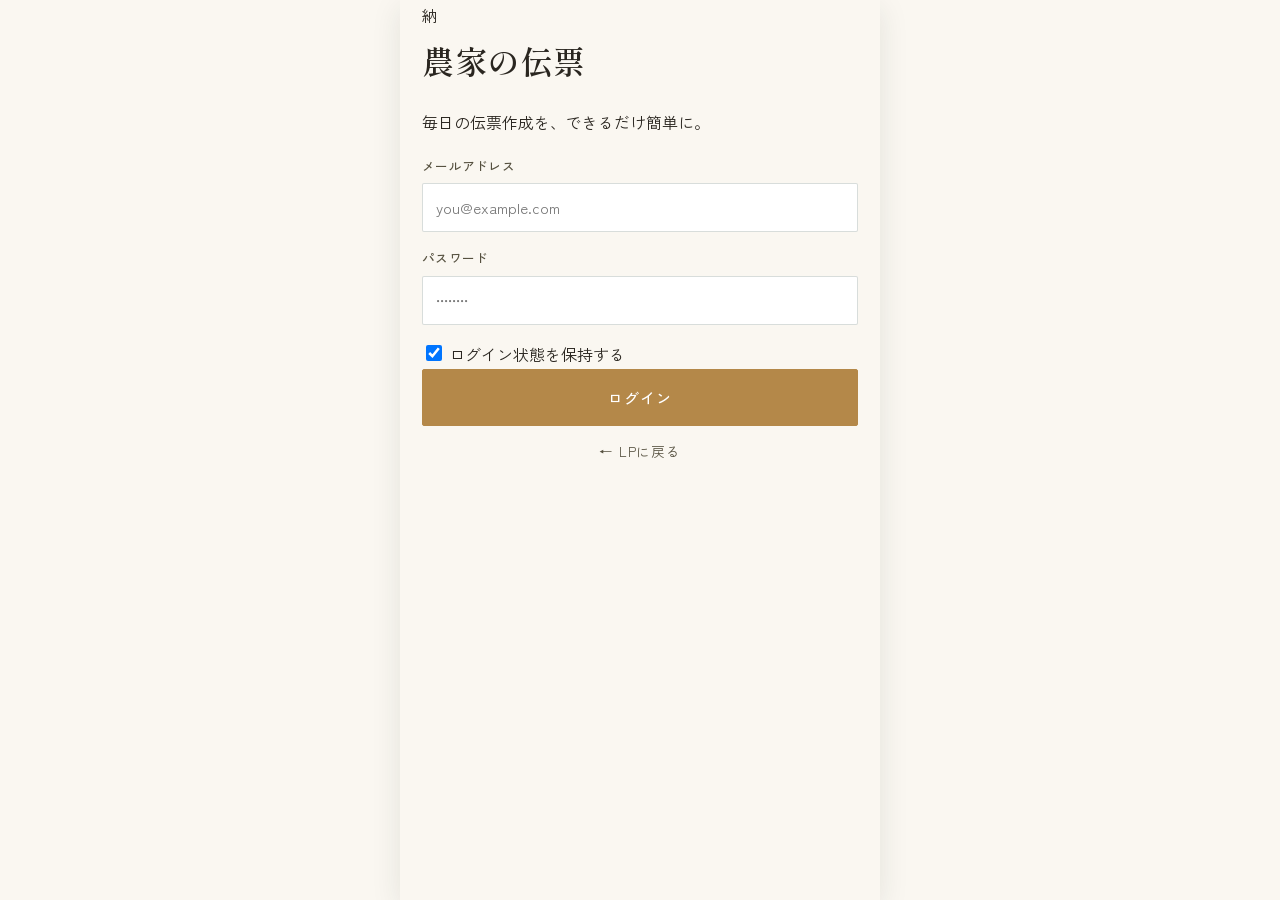
==== app/denpyo/index.html @ 98264115 "Create index.html" ====
<!DOCTYPE html>
<html lang="ja">
<head>
<meta charset="UTF-8">
<meta name="viewport" content="width=device-width, initial-scale=1.0">
<title>農家の伝票｜農家の販売担当</title>
<meta name="description" content="納品書・見積書・請求書・領収書の作成と、顧客・商品管理を、スマホで簡単に。農家の販売担当が提供する無料の伝票アプリです。">
<link rel="preconnect" href="https://fonts.googleapis.com">
<link rel="preconnect" href="https://fonts.gstatic.com" crossorigin>
<link href="https://fonts.googleapis.com/css2?family=Shippori+Mincho:wght@400;500;600;700;800&family=Zen+Kaku+Gothic+New:wght@300;400;500;700&display=swap" rel="stylesheet">
<link rel="stylesheet" href="../../assets/css/design-system.css">
<link rel="stylesheet" href="style.css">
</head>
<body>

<div class="app-shell" id="app">

  <!-- ログイン -->
  <div class="screen active" id="screen-login">
    <div class="login-hero">
      <div class="brand-mark">納</div>
      <h1>農家の伝票</h1>
      <p>毎日の伝票作成を、できるだけ簡単に。</p>
    </div>
    <div class="field"><label>メールアドレス</label><input type="email" id="loginEmail" placeholder="you@example.com"></div>
    <div class="field"><label>パスワード</label><input type="password" id="loginPassword" placeholder="••••••••"></div>
    <label class="keep-login"><input type="checkbox" checked style="width:16px;height:16px;"> ログイン状態を保持する</label>
    <button class="btn btn-primary btn-xl" id="loginBtn">ログイン</button>
    <a href="../../index.html" class="btn btn-ghost btn-lg" style="text-decoration:none;">← LPに戻る</a>
  </div>

  <!-- ダッシュボード -->
  <div class="screen" id="screen-dashboard">
    <div style="padding-top:14px;">
      <div class="eyebrow">DASHBOARD</div>
      <div class="greeting" id="greeting">緑川農園さん、こんにちは</div>
      <div class="greeting-date" id="greetingDate"></div>

      <div class="stat-row">
        <div class="stat-card dark"><div class="st-lbl">今月の売上</div><div class="st-num">¥128,000</div></div>
        <div class="stat-card"><div class="st-lbl">未請求</div><div class="st-num" id="unbilledCount">―</div></div>
        <div class="stat-card"><div class="st-lbl">未収の請求書</div><div class="st-num" id="unpaidCount">―</div></div>
      </div>

      <div class="section-title">書類を作成</div>
      <div class="doc-grid">
        <button class="doc-tile" id="tileQuote"><span class="dt-name">見積書</span><span class="dt-desc">価格を提示する</span></button>
        <button class="doc-tile" id="tileDelivery"><span class="dt-name">納品書</span><span class="dt-desc">出荷を記録する</span></button>
        <button class="doc-tile" id="tileInvoice"><span class="dt-name">請求書</span><span class="dt-desc">まとめて請求する</span></button>
        <button class="doc-tile" id="tileReceipt"><span class="dt-name">領収書</span><span class="dt-desc">入金を記録する</span></button>
      </div>

      <div class="section-title">管理</div>
      <div class="manage-grid">
        <div class="manage-item" data-go="screen-customers"><svg class="icon" viewBox="0 0 24 24"><circle cx="9" cy="8" r="3"/><path d="M3 20c0-3 3-5 6-5s6 2 6 5"/><circle cx="17" cy="9" r="2.2"/><path d="M15.5 14a5 5 0 0 1 5.5 5"/></svg><span>顧客管理</span></div>
        <div class="manage-item" data-go="screen-products"><svg class="icon" viewBox="0 0 24 24"><path d="M20.6 13.4 12 22l-9-9V4h9l8.6 8.6a2 2 0 0 1 0 2.8Z"/><circle cx="8" cy="8" r="1.4"/></svg><span>商品管理</span></div>
        <div class="manage-item" id="kpiEntry">
          <svg class="icon" viewBox="0 0 24 24"><path d="M4 20V11M11 20V4M18 20v-7"/></svg><span>売上分析</span>
          <div class="lock-dot" id="kpiLockDot"><svg class="icon" viewBox="0 0 24 24"><rect x="5" y="10" width="14" height="10" rx="2"/><path d="M8 10V7a4 4 0 0 1 8 0v3"/></svg></div>
        </div>
        <div class="manage-item" data-go="screen-documents"><svg class="icon" viewBox="0 0 24 24"><circle cx="11" cy="11" r="7"/><path d="M21 21l-4.3-4.3"/></svg><span>書類検索</span></div>
      </div>

      <div class="section-title">最近の書類<span data-go="screen-documents">すべて見る</span></div>
      <div id="recentList"></div>

      <div class="helper-note" style="margin-top:16px;">
        「農家の販売担当AI」も気になる方は <a href="../ai/index.html" style="color:var(--green-deep); font-weight:500; text-decoration:underline;">こちら</a> からどうぞ。
      </div>
    </div>
  </div>

  <!-- 書類フロー 0: 納品日選択（納品書のみ使用） -->
  <div class="screen" id="screen-doc-date">
    <div class="topbar"><button class="back-btn" data-go="screen-dashboard"><svg class="icon" viewBox="0 0 24 24"><path d="M15 18l-6-6 6-6"/></svg></button><h2>いつの出荷ですか？</h2></div>
    <div class="date-option selected" id="opt-today">
      <svg class="icon" viewBox="0 0 24 24" width="24" height="24"><rect x="3" y="5" width="18" height="16" rx="2"/><path d="M3 10h18M8 3v4M16 3v4"/></svg>
      <div><div class="dt" id="todayLabel">今日</div><div class="ds">その場で出荷を記録します</div></div>
    </div>
    <div class="date-option" id="opt-future">
      <svg class="icon" viewBox="0 0 24 24" width="24" height="24"><rect x="3" y="5" width="18" height="16" rx="2"/><path d="M3 10h18M8 3v4M16 3v4M8 15h4"/></svg>
      <div><div class="dt">日付を指定する</div><div class="ds">先の出荷予定として予約登録します</div></div>
    </div>
    <input type="date" id="datePicker" style="display:none">
    <div style="flex:1"></div>
    <button class="btn btn-primary btn-xl" id="dateNextBtn">次へ</button>
  </div>

  <!-- 書類フロー 1: 相手先選択（見積書・納品書 共通） -->
  <div class="screen" id="screen-doc-customer">
    <div class="topbar"><button class="back-btn" id="docCustomerBack"><svg class="icon" viewBox="0 0 24 24"><path d="M15 18l-6-6 6-6"/></svg></button><h2 id="docCustomerTitle">相手先を選んでください</h2></div>
    <div class="subtitle">よく使う順に表示しています</div>
    <div class="chip-grid" id="customerChips"></div>
    <button class="chip chip-add" id="showCustomerAddPanel">＋ 新しい顧客</button>
    <div class="add-panel" id="customerAddPanel">
      <input id="newCustomerInput" placeholder="顧客の名前（例：〇〇青果店）">
      <button class="btn btn-secondary btn-lg" id="addCustomerBtn">追加して選択する</button>
    </div>
  </div>

  <!-- 書類フロー 2: 商品選択 -->
  <div class="screen" id="screen-doc-item">
    <div class="topbar"><button class="back-btn" data-go="screen-doc-customer"><svg class="icon" viewBox="0 0 24 24"><path d="M15 18l-6-6 6-6"/></svg></button><h2>商品を選んでください</h2></div>
    <div class="subtitle" id="itemSubtitle">このお客様によく出す商品</div>
    <div class="chip-grid" id="itemChips"></div>
    <button class="chip chip-add" id="showItemAddPanel">＋ 新しい商品</button>
    <div class="add-panel" id="itemAddPanel">
      <input id="newItemInput" placeholder="商品の名前（例：ピーマン）">
      <button class="btn btn-secondary btn-lg" id="addItemBtn">追加して選択する</button>
    </div>
    <div style="flex:1"></div>
    <button class="btn btn-primary btn-xl" id="itemNextBtn" disabled>次へ（0品目選択中）</button>
  </div>

  <!-- 書類フロー 3: 確認 -->
  <div class="screen" id="screen-doc-confirm">
    <div class="topbar"><button class="back-btn" data-go="screen-doc-item"><svg class="icon" viewBox="0 0 24 24"><path d="M15 18l-6-6 6-6"/></svg></button><h2 id="docConfirmTitle">数量と単価を確認</h2></div>
    <div id="itemCards"></div>
    <div class="field" id="validDaysField" style="display:none;">
      <label>見積の有効期限</label>
      <select id="validDaysInput"><option value="7">発行から7日間</option><option value="14" selected>発行から14日間</option><option value="30">発行から30日間</option></select>
    </div>
    <div class="memo-field"><input placeholder="備考（任意）" id="memoInput"></div>
    <div class="tax-summary" id="taxSummary"></div>
    <button class="btn btn-primary btn-xl" id="confirmBtn">記録する</button>
  </div>

  <!-- 確定演出 -->
  <div class="screen" id="screen-doc-stamp">
    <div class="stamp-stage">
      <div class="paper-card"><div class="hanko" id="hankoMark">記録済</div></div>
      <div class="stamp-msg" id="stampMsg">書類を作成しました</div>
      <div class="stamp-sub" id="stampSub"></div>
      <button class="btn btn-primary btn-lg" data-go="screen-doc-pdf" style="width:100%;">内容を確認する</button>
    </div>
  </div>

  <!-- 書類PDF確認（見積書・納品書 共通） -->
  <div class="screen" id="screen-doc-pdf">
    <div class="topbar"><button class="back-btn" data-go="screen-dashboard"><svg class="icon" viewBox="0 0 24 24"><path d="M15 18l-6-6 6-6"/></svg></button><h2 id="docPdfTitle">書類</h2></div>
    <div class="pdf-mini" id="pdfSheet"></div>
    <button class="btn btn-primary btn-lg" id="convertBtn"></button>
    <div class="share-grid" style="margin-top:10px;">
      <button class="btn btn-secondary btn-lg" data-toast="印刷ダイアログを開きます（準備中）">印刷</button>
      <button class="btn btn-secondary btn-lg" data-toast="LINEで送信します（準備中）">LINEで送る</button>
      <button class="btn btn-secondary btn-lg" data-toast="メールを作成します（準備中）">メールで送る</button>
      <button class="btn btn-ghost btn-lg" data-go="screen-dashboard">閉じる</button>
    </div>
  </div>

  <!-- 請求書作成：対象選択 -->
  <div class="screen" id="screen-invoice-setup">
    <div class="topbar"><button class="back-btn" data-go="screen-dashboard"><svg class="icon" viewBox="0 0 24 24"><path d="M15 18l-6-6 6-6"/></svg></button><h2>請求書を作成</h2></div>
    <div class="subtitle">顧客を選ぶと、未請求の納品書が自動で集計されます</div>
    <div class="chip-grid" id="invoiceCustomerChips"></div>
    <div id="invoiceItemsWrap"></div>
    <div style="flex:1"></div>
    <button class="btn btn-primary btn-xl" id="invoiceIssueBtn">請求書を発行する</button>
  </div>

  <!-- 請求書PDF確認 -->
  <div class="screen" id="screen-invoice-pdf">
    <div class="topbar"><button class="back-btn" data-go="screen-dashboard"><svg class="icon" viewBox="0 0 24 24"><path d="M15 18l-6-6 6-6"/></svg></button><h2>請求書</h2></div>
    <div class="pdf-mini" id="invoicePdfSheet"></div>
    <button class="btn btn-primary btn-lg" id="toReceiptBtn">入金を記録し、領収書を発行する</button>
    <div class="share-grid" style="margin-top:10px;">
      <button class="btn btn-secondary btn-lg" data-toast="印刷ダイアログを開きます（準備中）">印刷</button>
      <button class="btn btn-secondary btn-lg" data-toast="メールを作成します（準備中）">メールで送る</button>
      <button class="btn btn-ghost btn-lg" style="grid-column:span 2;" data-go="screen-dashboard">閉じる</button>
    </div>
  </div>

  <!-- 領収書作成：対象選択 -->
  <div class="screen" id="screen-receipt-setup">
    <div class="topbar"><button class="back-btn" data-go="screen-dashboard"><svg class="icon" viewBox="0 0 24 24"><path d="M15 18l-6-6 6-6"/></svg></button><h2>領収書を作成</h2></div>
    <div class="subtitle">請求書に対する入金として発行するか、その場で直接発行するか選べます</div>
    <div class="chip-grid">
      <div class="chip selected" id="receiptModeInvoice">請求書から発行</div>
      <div class="chip" id="receiptModeStandalone">その場で発行</div>
    </div>

    <div id="receiptInvoicePane">
      <div class="section-title">未収の請求書</div>
      <div id="unpaidInvoiceList"></div>
    </div>

    <div id="receiptStandalonePane" style="display:none;">
      <div class="chip-grid" id="receiptCustomerChips"></div>
      <div class="field"><label>金額（税込）</label><input type="number" id="receiptAmountInput" placeholder="例：5000"></div>
      <div class="field"><label>受け取り方法</label>
        <select id="receiptMethodInput"><option>振込</option><option>現金</option><option>その他</option></select>
      </div>
      <div class="memo-field"><input placeholder="但し書き（任意、例：野菜代として）" id="receiptMemoInput"></div>
      <button class="btn btn-primary btn-xl" id="issueStandaloneReceiptBtn">領収書を発行する</button>
    </div>
  </div>

  <!-- 領収書PDF確認 -->
  <div class="screen" id="screen-receipt-pdf">
    <div class="topbar"><button class="back-btn" data-go="screen-dashboard"><svg class="icon" viewBox="0 0 24 24"><path d="M15 18l-6-6 6-6"/></svg></button><h2>領収書</h2></div>
    <div class="pdf-mini" id="receiptPdfSheet"></div>
    <div class="share-grid">
      <button class="btn btn-secondary btn-lg" data-toast="印刷ダイアログを開きます（準備中）">印刷</button>
      <button class="btn btn-secondary btn-lg" data-toast="メールを作成します（準備中）">メールで送る</button>
      <button class="btn btn-ghost btn-lg" style="grid-column:span 2;" data-go="screen-dashboard">閉じる</button>
    </div>
  </div>

  <!-- 顧客管理 -->
  <div class="screen" id="screen-customers">
    <div class="topbar"><button class="back-btn" data-go="screen-dashboard"><svg class="icon" viewBox="0 0 24 24"><path d="M15 18l-6-6 6-6"/></svg></button><h2>顧客管理</h2></div>
    <div class="search-bar"><svg class="icon" viewBox="0 0 24 24"><circle cx="11" cy="11" r="7"/><path d="M21 21l-4.3-4.3"/></svg><input id="customerSearch" placeholder="顧客を検索"></div>
    <div id="customerList"></div>
    <button class="btn btn-secondary btn-lg" id="showMgmtCustomerAddPanel" style="margin-top:10px;">＋ 新しい顧客を追加</button>
    <div class="add-panel" id="mgmtCustomerAddPanel">
      <input id="mgmtNewCustomer" placeholder="顧客の名前">
      <button class="btn btn-primary btn-lg" id="mgmtAddCustomerBtn">追加する</button>
    </div>
  </div>

  <!-- 商品管理 -->
  <div class="screen" id="screen-products">
    <div class="topbar"><button class="back-btn" data-go="screen-dashboard"><svg class="icon" viewBox="0 0 24 24"><path d="M15 18l-6-6 6-6"/></svg></button><h2>商品管理</h2></div>
    <div class="search-bar"><svg class="icon" viewBox="0 0 24 24"><circle cx="11" cy="11" r="7"/><path d="M21 21l-4.3-4.3"/></svg><input id="productSearch" placeholder="商品を検索"></div>
    <div class="helper-note">原価は「売上分析」の粗利計算に使われます（未入力の場合は0円として扱われます）。</div>
    <table class="data-table" id="productTable"></table>
    <button class="btn btn-secondary btn-lg" id="showMgmtProductAddPanel" style="margin-top:14px;">＋ 新しい商品を追加</button>
    <div class="add-panel" id="mgmtProductAddPanel">
      <input id="mgmtNewProductName" placeholder="商品の名前">
      <input id="mgmtNewProductPrice" type="number" placeholder="標準価格（円）">
      <input id="mgmtNewProductCost" type="number" placeholder="原価（円、任意）">
      <button class="btn btn-primary btn-lg" id="mgmtAddProductBtn">追加する</button>
    </div>
  </div>

  <!-- 書類検索（統合履歴） -->
  <div class="screen" id="screen-documents">
    <div class="topbar"><button class="back-btn" data-go="screen-dashboard"><svg class="icon" viewBox="0 0 24 24"><path d="M15 18l-6-6 6-6"/></svg></button><h2>書類検索</h2></div>
    <div class="search-bar"><svg class="icon" viewBox="0 0 24 24"><circle cx="11" cy="11" r="7"/><path d="M21 21l-4.3-4.3"/></svg><input id="docSearch" placeholder="顧客・内容で検索"></div>
    <div class="filter-row">
      <select id="docTypeFilter">
        <option value="all">すべての書類</option>
        <option value="quote">見積書</option>
        <option value="delivery">納品書</option>
        <option value="invoice">請求書</option>
        <option value="receipt">領収書</option>
      </select>
    </div>
    <div id="documentSearchList"></div>
  </div>

  <!-- 設定 -->
  <div class="screen" id="screen-settings">
    <div class="topbar"><button class="back-btn" data-go="screen-dashboard"><svg class="icon" viewBox="0 0 24 24"><path d="M15 18l-6-6 6-6"/></svg></button><h2>設定</h2></div>
    <div class="settings-row"><div><div class="s-lbl">農園名</div><div class="s-sub">書類に表示されます</div></div><div style="font-weight:600;" id="settingsFarmName"></div></div>
    <div class="settings-row"><div><div class="s-lbl">消費税の扱い</div><div class="s-sub">書類作成のたびには聞きません</div></div>
      <div class="segmented"><button id="segIn">内税</button><button id="segEx">外税</button></div></div>
    <div class="settings-row"><div><div class="s-lbl">税率</div><div class="s-sub">軽減税率が初期値です</div></div>
      <div class="segmented"><button id="rate8">8%</button><button id="rate10">10%</button></div></div>
    <div class="settings-row"><div><div class="s-lbl">インボイス登録番号</div><div class="s-sub">書類に自動記載</div></div><input class="inline-field" id="regNoInput"></div>
    <div class="settings-row"><div><div class="s-lbl">振込先</div><div class="s-sub">請求書に自動記載</div></div></div>
    <div class="field" style="margin-top:-6px;"><input id="bankInfoInput" placeholder="○○銀行 ○○支店 普通 0000000"></div>
    <div class="settings-row"><div><div class="s-lbl">Googleスプレッドシート連携</div><div class="s-sub">バックアップ・簡易データベースとして自動保存します</div></div>
      <div class="segmented"><button id="sheetsOff">OFF</button><button id="sheetsOn">ON</button></div></div>
    <div class="field"><label>Apps Script WebアプリのURL</label><input id="sheetsUrlInput" placeholder="https://script.google.com/macros/s/.../exec"></div>
    <div class="btn-row" style="margin-bottom:10px;">
      <button class="btn btn-secondary btn-lg" id="testSheetsBtn">テスト送信</button>
    </div>
    <div class="helper-note" id="sheetsStatusNote">未設定です。設定方法はREADME-google-sheets.mdをご覧ください。</div>
    <div class="settings-row"><div><div class="s-lbl">売上分析（KPI）</div><div class="s-sub" id="kpiSettingsSub">未加入</div></div><button class="btn btn-secondary" id="kpiSettingsBtn" style="width:auto; padding:8px 14px; font-size:12px;">見る</button></div>
    <a href="../ai/index.html" class="btn btn-secondary btn-lg" style="margin-top:16px; text-decoration:none;">農家の販売担当AIを見る</a>
  </div>

  <!-- 売上分析(KPI)：案内 -->
  <div class="screen" id="screen-kpi-intro">
    <div class="topbar"><button class="back-btn" data-go="screen-dashboard"><svg class="icon" viewBox="0 0 24 24"><path d="M15 18l-6-6 6-6"/></svg></button><h2>売上分析（KPI）</h2></div>
    <div class="kpi-hero-icon"><svg class="icon" style="stroke:#fff; width:24px; height:24px;" viewBox="0 0 24 24"><path d="M4 20V11M11 20V4M18 20v-7"/></svg></div>
    <div class="kpi-intro-heading">蓄積したデータを、<br>グラフで直感的に。</div>
    <ul class="dash-list check">
      <li>売上推移・月別売上をグラフで確認</li>
      <li>商品ランキング・顧客ランキング</li>
      <li>粗利分析・前年比較</li>
      <li>CSV出力・Googleスプレッドシート同期</li>
    </ul>
    <div class="price-card"><div class="p-num">月額 ¥980（税抜）</div><div class="p-sub">「農家の伝票」をお使いの方はいつでも追加できます</div></div>
    <button class="btn btn-primary btn-xl" id="subscribeKpiBtn">申し込んで見る</button>
  </div>

  <!-- 売上分析(KPI)：ダッシュボード -->
  <div class="screen" id="screen-kpi-dashboard">
    <div class="topbar"><button class="back-btn" data-go="screen-dashboard"><svg class="icon" viewBox="0 0 24 24"><path d="M15 18l-6-6 6-6"/></svg></button><h2>売上分析</h2></div>

    <div class="stat-row">
      <div class="stat-card dark"><div class="st-lbl">今月の売上</div><div class="st-num" id="kpiThisMonth">―</div></div>
      <div class="stat-card"><div class="st-lbl">前年同月比</div><div class="st-num" id="kpiYoy">―</div></div>
      <div class="stat-card"><div class="st-lbl">平均単価</div><div class="st-num" id="kpiAvgPrice">―</div></div>
      <div class="stat-card"><div class="st-lbl">粗利率</div><div class="st-num" id="kpiMarginRate">―</div></div>
    </div>

    <div class="section-title">売上推移（直近6か月）</div>
    <div class="chart-card" id="kpiTrendChart"></div>

    <div class="section-title">商品ランキング</div>
    <div id="kpiProductRanking"></div>

    <div class="section-title">顧客ランキング</div>
    <div id="kpiCustomerRanking"></div>

    <div class="section-title">粗利分析</div>
    <div class="helper-note">原価は「商品管理」で登録した値をもとに計算しています。未登録の商品は原価0円として扱われます。</div>
    <div class="card" style="margin-bottom:18px;">
      <div class="margin-total-row"><span>売上合計</span><span id="marginRevenue">―</span></div>
      <div class="margin-total-row"><span>原価合計</span><span id="marginCost">―</span></div>
      <div class="margin-total-row total"><span>粗利合計</span><span id="marginTotal">―</span></div>
    </div>
    <div id="kpiMarginRows"></div>

    <div class="section-title">前年比較（月別）</div>
    <div id="kpiYoyRows"></div>
    <div class="helper-note">前年データは実績が蓄積されるまでの参考値です。実データが揃い次第、自動的に置き換わります。</div>

    <div class="section-title">エクスポート・連携</div>
    <button class="btn btn-secondary btn-lg" id="exportCsvBtn">CSVをダウンロード</button>
    <div class="settings-row" style="margin-top:14px;">
      <div><div class="s-lbl">Googleスプレッドシート同期</div><div class="s-sub">設定画面から連携できます</div></div>
      <button class="btn btn-secondary" style="width:auto; padding:8px 14px; font-size:12px;" data-go="screen-settings">設定を開く</button>
    </div>
  </div>

  <div class="bottom-nav" id="bottomNav">
    <button data-group="dashboard" data-go="screen-dashboard"><svg class="icon" viewBox="0 0 24 24"><rect x="3" y="3" width="7" height="7" rx="1"/><rect x="14" y="3" width="7" height="7" rx="1"/><rect x="3" y="14" width="7" height="7" rx="1"/><rect x="14" y="14" width="7" height="7" rx="1"/></svg>ホーム</button>
    <button
---- assets/css/design-system.css ----
/*
  design-system.css  v2
  ─────────────────────────────────────────────
  「農家の販売担当」ブランド共通デザインシステム

  このファイルは、公開中のLP（index.html の <style> 内）から実際に
  抽出した値（カラーコード／フォント／余白／角丸／文字間隔）をそのまま
  引き継いでいます。LPの世界観と完全に一致させることを最優先にしました。

  LP側で確認できたトーン：
  ・角丸はほぼ使わない（2px）＝編集的で端正な"紙の資料"に近い質感
  ・eyebrowラベルは英字・極端に広い文字間隔（letter-spacing .28em）
  ・ボタンは薄い塗り＋1pxボーダー、ホバーで反転する抑制的な動き
  ・カードは「上辺だけゴールドの太線」というアクセントの付け方
  ・行間(line-height:1.9)を広く取り、余白で信頼感を出す

  「農家の伝票」「農家の販売担当AI」の両アプリはこのファイル1枚を読み込み、
  ブランドの一貫性を保つ。色・フォントを変える場合はこのファイルのみ変更すればよい。
  ─────────────────────────────────────────────
*/

:root{
  /* ---- LPから抽出したブランドカラー（そのまま採用） ---- */
  --off-white:#FAF7F1;
  --ivory:#F1EBDD;
  --beige:#E3D6BC;
  --green:#2B4638;
  --green-deep:#1E3229;
  --brown:#6B5642;
  --gold:#B48849;
  --gold-light:#D2AD73;
  --ink:#2A2620;
  --line:rgba(43,70,56,0.18);

  /* ---- アプリUI用に追加したセマンティックカラー（すべてブランドパレット内から派生） ---- */
  --surface:#FFFFFF;
  --surface-sunken: var(--ivory);
  --ink-soft:#55503f;
  --ink-faint:#8a7f68;

  --ok-bg:#E7ECE5;      --ok-text: var(--green);
  --pend-bg:#F3E9D6;    --pend-text: var(--gold);
  --warn-bg:#F1E6DA;    --warn-text: var(--brown);

  --hanko:#B23B2E; /* 朱色の印影のみ、ブランドパレット外の意図的な例外（本物の印鑑を再現するため） */

  /* ---- タイポグラフィ（LPと同じフォント／利用可能ウェイトのみ使用） ---- */
  --serif:'Shippori Mincho', serif;         /* weight: 400/500/600/700/800 */
  --sans:'Zen Kaku Gothic New', sans-serif; /* weight: 300/400/500/700 */

  /* ---- 角丸：LPはほぼ角丸を使わない（2px）。アプリでも踏襲する ---- */
  --radius:2px;
  --radius-md:4px; /* モーダルなど、やや大きい面のみ例外的に使用 */

  --maxw:1180px;
  --shadow: 0 8px 28px rgba(30,50,41,0.10);
  --shadow-modal: 0 24px 60px rgba(30,50,41,0.28);
}

*{ box-sizing:border-box; }
html,body{ margin:0; padding:0; }
body{
  background:var(--off-white);
  color:var(--ink);
  font-family:var(--sans);
  font-weight:400;
  line-height:1.9;
  -webkit-font-smoothing:antialiased;
}
img{ max-width:100%; display:block; }
a{ color:inherit; }
h1,h2,h3,h4{ font-family:var(--serif); font-weight:600; margin:0; letter-spacing:.02em; }
@media (prefers-reduced-motion: reduce){
  *{ animation-duration:.001ms !important; transition-duration:.001ms !important; }
}

/* ---------- レイアウト ---------- */
.app-shell{
  max-width:480px; margin:0 auto; min-height:100vh; background:var(--off-white);
  display:flex; flex-direction:column;
}
@media (min-width:600px){
  .app-shell{ box-shadow:var(--shadow); }
}
.screen{ display:none; flex-direction:column; flex:1; padding:0 22px 24px; min-height:0; }
.screen.active{ display:flex; }

.topbar{ display:flex; align-items:center; gap:12px; padding:18px 0 14px; }
.topbar h2{ font-size:18px; font-weight:600; font-family:var(--serif); }
.back-btn{
  width:38px; height:38px; border-radius:50%; border:1px solid var(--line); background:var(--surface);
  color:var(--ink); display:flex; align-items:center; justify-content:center; cursor:pointer; flex-shrink:0; text-decoration:none;
}
.back-btn:active{ transform:scale(.95); }
.subtitle{ font-size:12.5px; color:var(--ink-soft); font-weight:400; margin:-6px 0 14px; line-height:1.7; }

/* ---------- Eyebrowラベル（LP実物の letter-spacing .28em をそのまま採用） ---------- */
.eyebrow{
  font-family:var(--sans); font-size:11.5px; letter-spacing:.28em; color:var(--gold);
  font-weight:500; display:inline-block; margin-bottom:12px; text-transform:uppercase;
}

/* ---------- アイコン ---------- */
.icon{ width:20px; height:20px; stroke:currentColor; fill:none; stroke-width:1.6; stroke-linecap:round; stroke-linejoin:round; flex-shrink:0; }

/* ---------- ボタン（LPの.btn-primary/.nav-cta/.btn-ghostを踏襲） ---------- */
.btn{
  display:flex; align-items:center; justify-content:center; gap:8px; width:100%;
  border-radius:var(--radius); font-family:var(--sans); font-weight:500; letter-spacing:.06em;
  cursor:pointer; text-decoration:none; transition:background .25s ease, color .25s ease, border-color .25s ease;
}
.btn:active{ transform:scale(.99); }
.btn-xl{ padding:17px; font-size:15px; }
.btn-lg{ padding:13px; font-size:13.5px; }

.btn-primary{ background:var(--gold); color:#fff; border:1px solid var(--gold); }
.btn-primary:hover{ background:var(--green-deep); border-color:var(--green-deep); }

.btn-outline{ background:transparent; color:var(--green-deep); border:1px solid var(--green-deep); }
.btn-outline:hover{ background:var(--green-deep); color:#fff; }

.btn-secondary{ background:var(--surface); color:var(--ink); border:1px solid var(--line); }
.btn-secondary:hover{ background:var(--ivory); }

.btn-ghost{ background:transparent; color:var(--ink-soft); font-weight:400; border:none; }
.btn:disabled{ opacity:.4; cursor:not-allowed; }
.btn-row{ display:flex; gap:10px; }

/* ---------- フォーム ---------- */
.field{ margin-bottom:14px; }
.field label{ display:block; font-size:12.5px; font-weight:500; color:var(--ink-soft); margin-bottom:6px; letter-spacing:.02em; }
.field input, .field select, .field textarea{
  width:100%; padding:13px; font-size:15px; border-radius:var(--radius); border:1px solid var(--line);
  font-family:var(--sans); background:var(--surface); color:var(--ink);
}
.field input:focus, .field select:focus, .field textarea:focus{ outline:2px solid var(--gold); outline-offset:1px; }

/* ---------- チップ（学習型候補表示） ---------- */
.chip-grid{ display:flex; flex-wrap:wrap; gap:8px; margin-bottom:8px; }
.chip{
  padding:11px 15px; border-radius:var(--radius); border:1px solid var(--line); background:var(--surface);
  font-size:14px; font-weight:500; cursor:pointer; position:relative;
}
.chip:active{ transform:scale(.98); }
.chip.selected{ background:var(--green-deep); color:#fff; border-color:var(--green-deep); }
.chip.top-pick::after{
  content:"よく使う"; position:absolute; top:-9px; right:-6px; background:var(--gold); color:#fff;
  font-size:9px; font-weight:600; padding:2px 6px; border-radius:20px; letter-spacing:.04em;
}
.chip-add{ border-style:dashed; color:var(--ink-soft); background:var(--surface-sunken); }
.add-panel{ background:var(--ivory); border-radius:var(--radius); padding:13px; margin:6px 0 14px; display:none; gap:9px; flex-direction:column; }
.add-panel.show{ display:flex; }
.add-panel input{ padding:12px; border-radius:var(--radius); border:1px solid var(--line); font-size:14px; font-family:var(--sans); }
.helper-note{ font-size:12px; color:var(--ink-soft); background:var(--ivory); padding:11px 13px; border-radius:var(--radius); margin-bottom:14px; line-height:1.6; }

/* ---------- カード（LPの price-card / registration-card の"上辺ゴールド線"を踏襲） ---------- */
.card{ background:var(--surface); border:1px solid var(--line); border-radius:var(--radius); padding:18px; }
.card-accent{ border-top:3px solid var(--gold); }

.dash-list{ list-style:none; margin:0 0 14px; padding:0; }
.dash-list li{ position:relative; padding:11px 0 11px 24px; border-bottom:1px dashed var(--line); font-size:13.5px; color:var(--ink); line-height:1.7; }
.dash-list li::before{ content:"―"; position:absolute; left:0; color:var(--gold); font-weight:600; }
.dash-list.check li::before{ content:"✓"; font-size:12px; font-weight:700; }

/* ---------- ステータスタグ ---------- */
.status-tag{ display:inline-block; font-size:10px; font-weight:600; padding:3px 9px; border-radius:20px; letter-spacing:.03em; }
.status-tag.ok{ background:var(--ok-bg); color:var(--ok-text); }
.status-tag.pend{ background:var(--pend-bg); color:var(--pend-text); }
.status-tag.warn{ background:var(--warn-bg); color:var(--warn-text); }

/* ---------- 検索・リスト ---------- */
.search-bar{ display:flex; align-items:center; gap:8px; border:1px solid var(--line); border-radius:var(--radius); padding:11px 13px; margin-bottom:12px; background:var(--surface); }
.search-bar input{ border:none; outline:none; flex:1; font-size:13.5px; font-family:var(--sans); background:transparent; }
.search-bar .icon{ color:var(--ink-faint); }
.list-row{ display:flex; justify-content:space-between; align-items:center; padding:14px 2px; border-bottom:1px solid var(--line); }
.list-row .l-name{ font-size:14.5px; font-weight:500; }
.list-row .l-sub{ font-size:11.5px; color:var(--ink-faint); margin-top:2px; }
.list-row .l-edit{ font-size:11.5px; color:var(--ink-soft); font-weight:500; cursor:pointer; text-decoration:underline; text-underline-offset:3px; }
.filter-row{ display:flex; gap:8px; margin-bottom:12px; }
.filter-row select{ flex:1; padding:9px; border-radius:var(--radius); border:1px solid var(--line); font-family:var(--sans); font-size:12px; font-weight:500; color:var(--ink-soft); background:var(--surface); }

/* ---------- テーブル（顧客管理・商品管理・価格表・分析用） ---------- */
table.data-table{ width:100%; border-collapse:collapse; font-size:12.5px; }
table.data-table th{
  text-align:left; font-size:10.5px; color:var(--ink-soft); font-weight:500; letter-spacing:.04em;
  border-bottom:1px solid var(--ink); padding:8px 6px;
}
table.data-table td{ padding:10px 6px; border-bottom:1px solid var(--line); }
table.data-table td.num, table.data-table th.num{ text-align:right; font-variant-numeric:tabular-nums; }
table.data-table input{ width:100%; padding:6px 8px; border-radius:var(--radius); border:1px solid var(--line); font-family:var(--sans); font-weight:500; font-size:12.5px; }
table.data-table tbody tr:hover{ background:var(--ivory); }

/* ---------- モーダル ---------- */
.modal-overlay{
  position:fixed; inset:0; background:rgba(30,50,41,0.42); display:none;
  align-items:flex-end; justify-content:center; z-index:200;
}
.modal-overlay.show{ display:flex; }
.modal-panel{
  width:100%; max-width:480px; background:var(--surface); border-radius:var(--radius-md) var(--radius-md) 0 0;
  padding:26px 22px 22px; box-shadow:var(--shadow-modal);
  animation:modalUp .28s ease;
  max-height:86vh; overflow-y:auto;
}
@media (min-width:600px){
  .modal-overlay{ align-items:center; }
  .modal-panel{ border-radius:var(--radius-md); }
}
@keyframes modalUp{ from{ transform:translateY(24px); opacity:0; } to{ transform:translateY(0); opacity:1; } }
.modal-head{ display:flex; justify-content:space-between; align-items:center; margin-bottom:16px; }
.modal-head h3{ font-size:17px; font-family:var(--serif); font-weight:600; }
.modal-close{ width:32px; height:32px; border-radius:50%; border:1px solid var(--line); background:var(--surface); cursor:pointer; display:flex; align-items:center; justify-content:center; }

/* ---------- チャットUI ---------- */
.chat-scroll{ flex:1; overflow-y:auto; display:flex; flex-direction:column; gap:11px; padding:2px 2px 10px; }
.msg{ max-width:85%; padding:12px 14px; border-radius:var(--radius); font-size:13.5px; line-height:1.7; }
.msg.ai{ align-self:flex-start; background:var(--surface); border:1px solid var(--line); }
.msg.user{ align-self:flex-end; background:var(--green-deep); color:#fff; font-weight:400; }
.msg .m-note{ display:block; margin-top:8px; font-size:10.5px; color:var(--ink-faint); font-weight:500; }
.inline-chips{ display:flex; flex-wrap:wrap; gap:7px; margin-top:10px; }
.inline-chip{ padding:8px 12px; border-radius:var(--radius); background:var(--ivory); color:var(--brown); font-size:11.5px; font-weight:500; cursor:pointer; border:1px solid var(--beige); }
.quick-row{ display:flex; gap:8px; overflow-x:auto; padding:9px 0; margin-bottom:4px; }
.quick-chip{ flex-shrink:0; padding:8px 13px; border-radius:20px; background:var(--surface); border:1px solid var(--line); font-size:11.5px; font-weight:500; color:var(--ink); cursor:pointer; white-space:nowrap; }
.chat-input-bar{ display:flex; align-items:center; gap:8px; padding-top:8px; }
.chat-input-bar input{ flex:1; padding:12px 14px; border-radius:20px; border:1px solid var(--line); font-family:var(--sans); font-size:13.5px; }
.chat-icon-btn{ width:40px;height:40px; border-radius:50%; border:none; display:flex; align-items:center; justify-content:center; cursor:pointer; flex-shrink:0; }
.chat-icon-btn.mic{ background:var(--ivory); color:var(--green-deep); }
.chat-icon-btn.mic.listening{ background:var(--gold); color:#fff; animation:micPulse 1.4s infinite; }
@keyframes micPulse{ 0%{box-shadow:0 0 0 0 rgba(180,136,73,.45);} 70%{box-shadow:0 0 0 14px rgba(180,136,73,0);} 100%{box-shadow:0 0 0 0 rgba(180,136,73,0);} }
.chat-icon-btn.send{ background:var(--gold); color:#fff; }
.mic-note{ font-size:10.5px; color:var(--ink-faint); text-align:center; margin-top:6px; }

/* ---------- ダッシュボード／KPI UI ---------- */
.stat-row{ display:flex; gap:10px; margin-bottom:16px; flex-wrap:wrap; }
.stat-card{ flex:1 1 100px; background:var(--surface); border:1px solid var(--line); border-radius:var(--radius); padding:14px 13px; }
.stat-card .st-lbl{ font-size:11px; color:var(--ink-soft); font-weight:500; margin-bottom:6px; letter-spacing:.02em; }
.stat-card .st-num{ font-size:19px; font-weight:600; font-family:var(--serif); font-variant-numeric:tabular-nums; }
.stat-card.dark{ background:var(--green-deep); color:#fff; border-color:var(--green-deep); }
.stat-card.dark .st-lbl{ color:rgba(255,255,255,.7); }

.section-title{ font-size:12.5px; font-weight:500; color:var(--ink-soft); margin:2px 0 10px; letter-spacing:.02em; display:flex; justify-content:space-between; }
.section-title span{ cursor:pointer; color:var(--green-deep); font-weight:500; text-decoration:underline; text-underline-offset:3px; }

.bar-row{ margin-bottom:12px; }
.bar-row .b-top{ display:flex; justify-content:space-between; font-size:12.5px; font-weight:500; margin-bottom:5px; }
.bar-track{ height:9px; background:var(--ivory); border-radius:20px; overflow:hidden; }
.bar-fill{ height:100%; border-radius:20px; background:var(--green-deep); }
.bar-fill.gold{ background:var(--gold); }

.insight-box{ background:var(--ivory); border-left:3px solid var(--gold); border-radius:0 var(--radius) var(--radius) 0; padding:14px 16px; font-size:13px; line-height:1.7; margin-bottom:16px; }
.insight-box .ib-lbl{ font-size:10.5px; font-weight:600; color:var(--gold); text-transform:uppercase; letter-spacing:.1em; margin-bottom:6px; }

/* ---------- 下部ナビ ---------- */
.bottom-nav{ display:none; border-top:1px solid var(--line); background:var(--surface); }
.bottom-nav.show{ display:flex; }
.bottom-nav button{
  flex:1; border:none; background:none; padding:10px 2px 9px; font-family:var(--sans); font-size:10px; font-weight:500;
  color:var(--ink-faint); display:flex; flex-direction:column; align-items:center; gap:3px; cursor:pointer; letter-spacing:.02em;
}
.bottom-nav button.active{ color:var(--green-deep); }

/* ---------- トースト ---------- */
.toast{
  position:fixed; left:50%; bottom:24px; transform:translateX(-50%) translateY(20px);
  background:var(--ink); color:#fff; padding:11px 18px; border-radius:var(--radius); font-size:12.5px; font-weight:500;
  opacity:0; transition:all .25s ease; pointer-events:none; white-space:nowrap; z-index:999;
}
.toast.show{ opacity:1; transform:translateX(-50%) translateY(0); }

/* ---------- タイムライン（申込〜利用開始などのステップ表示に利用可） ---------- */
.timeline{ margin-top:8px; position:relative; padding-left:26px; border-left:1px solid var(--line); }
.timeline-item{ position:relative; padding:0 0 24px 20px; }
.timeline-item:last-child{ padding-bottom:0; }
.timeline-item::before{
  content:''; position:absolute; left:-31px; top:4px; width:9px; height:9px; border-radius:50%;
  background:var(--off-white); border:2px solid var(--gold); box-sizing:border-box;
}
.timeline-item.done::before{ background:var(--gold); }
.timeline-item p{ margin:0; font-size:13px; color:var(--ink-soft); font-weight:400; line-height:1.8; }

/* ---------- 数字の桁揃え ---------- */
.tabular{ font-variant-numeric:tabular-nums; }
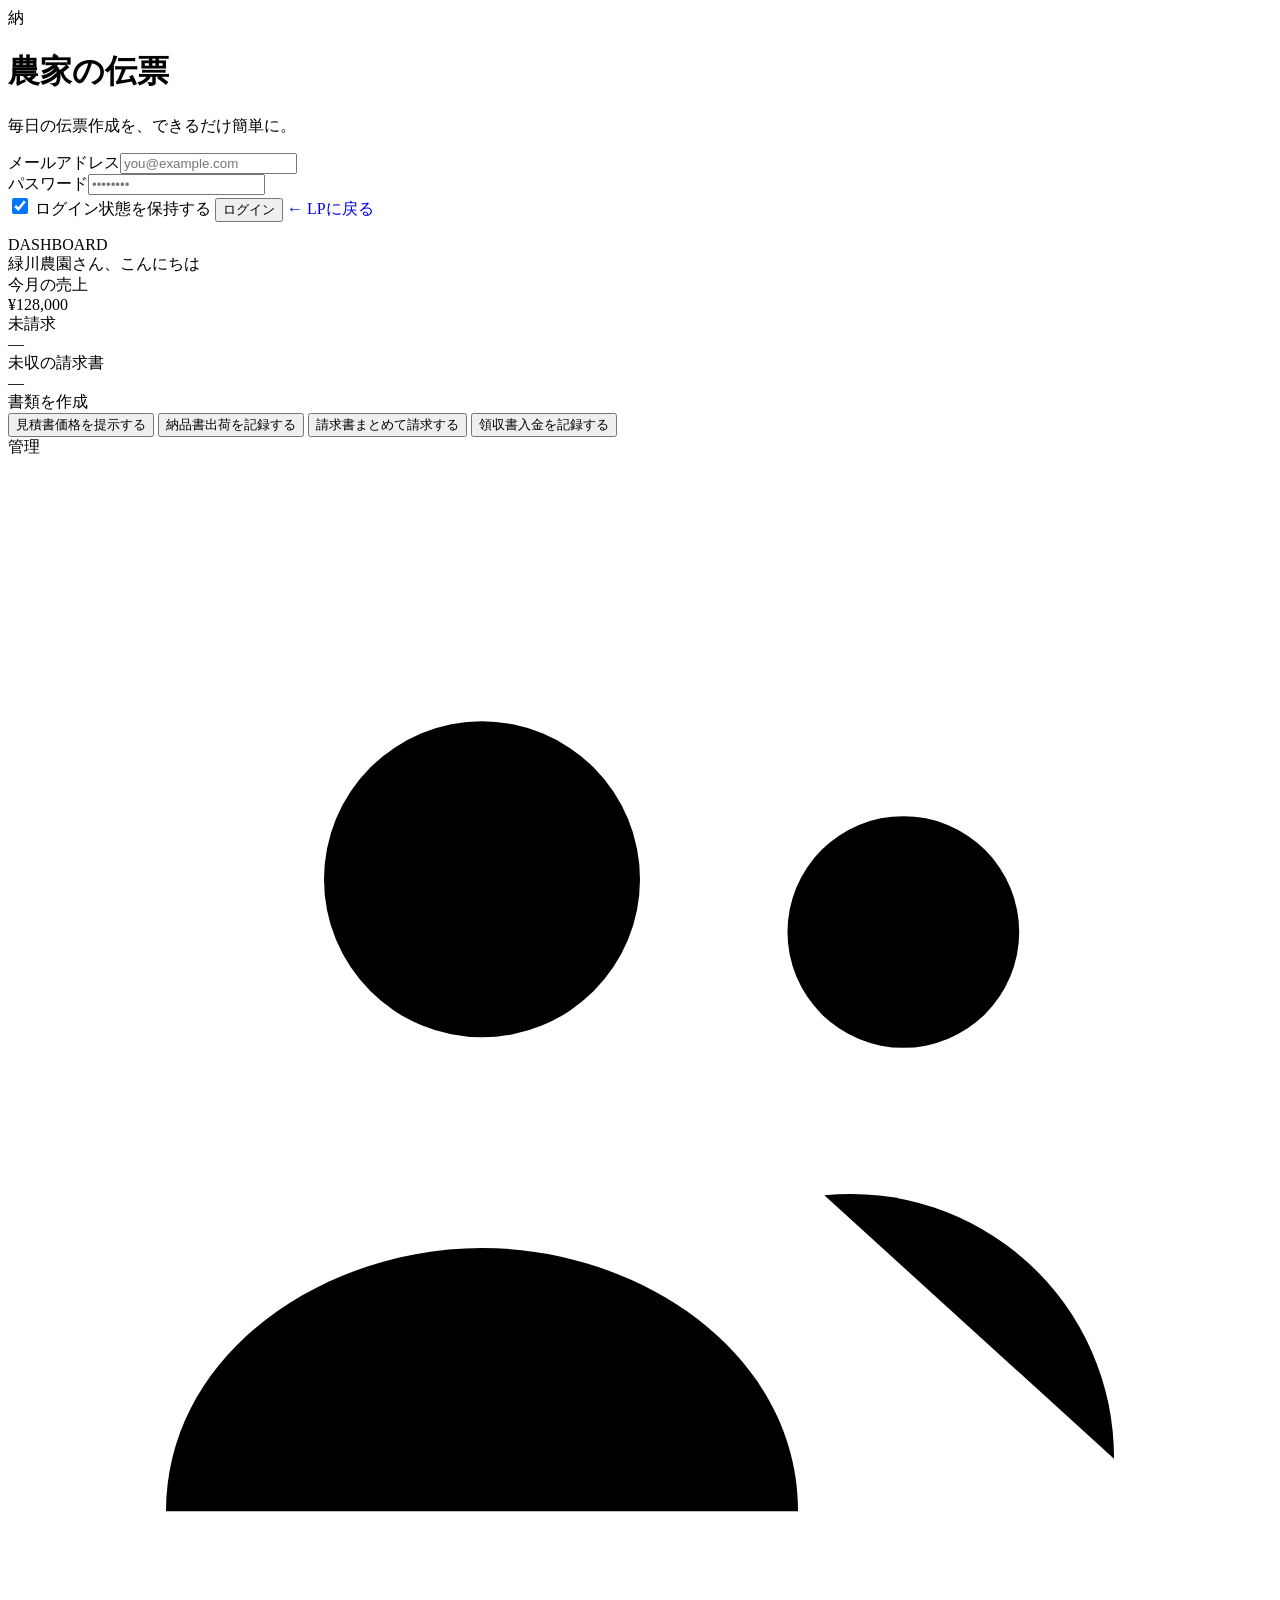
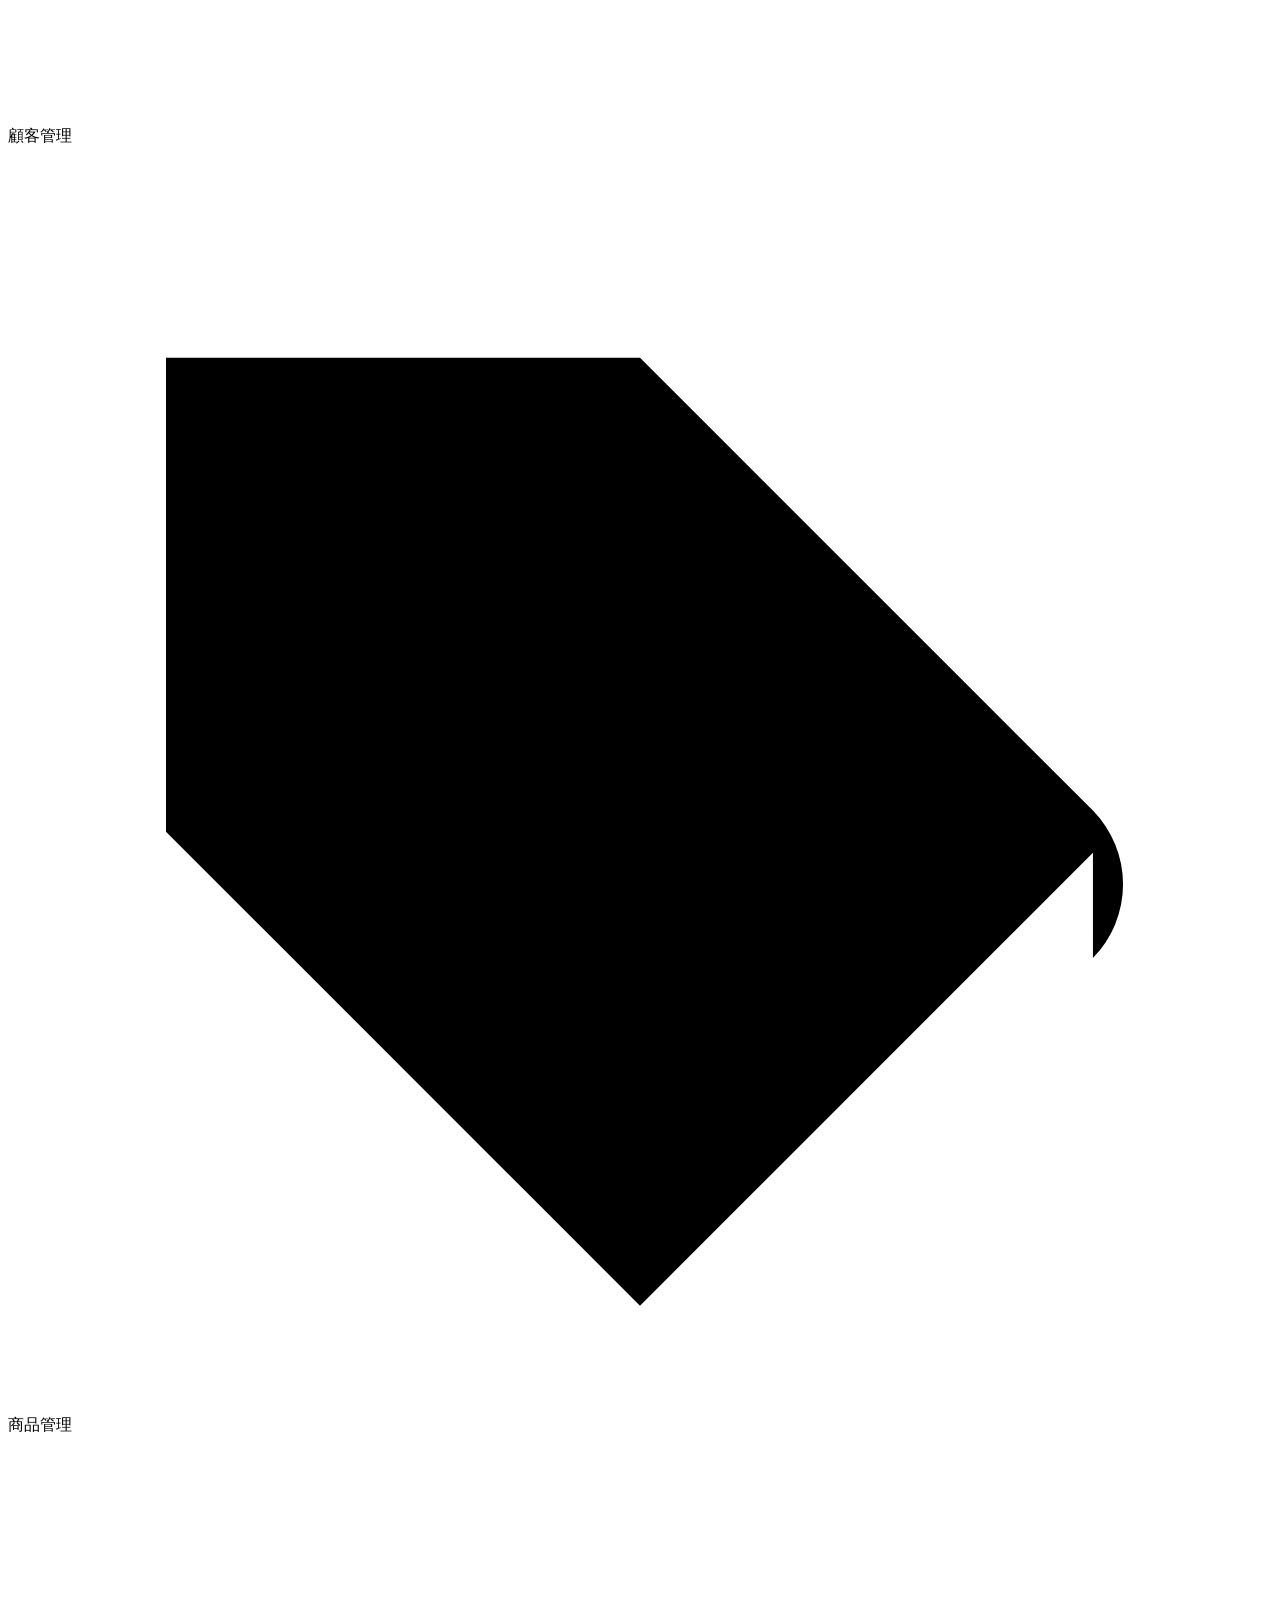
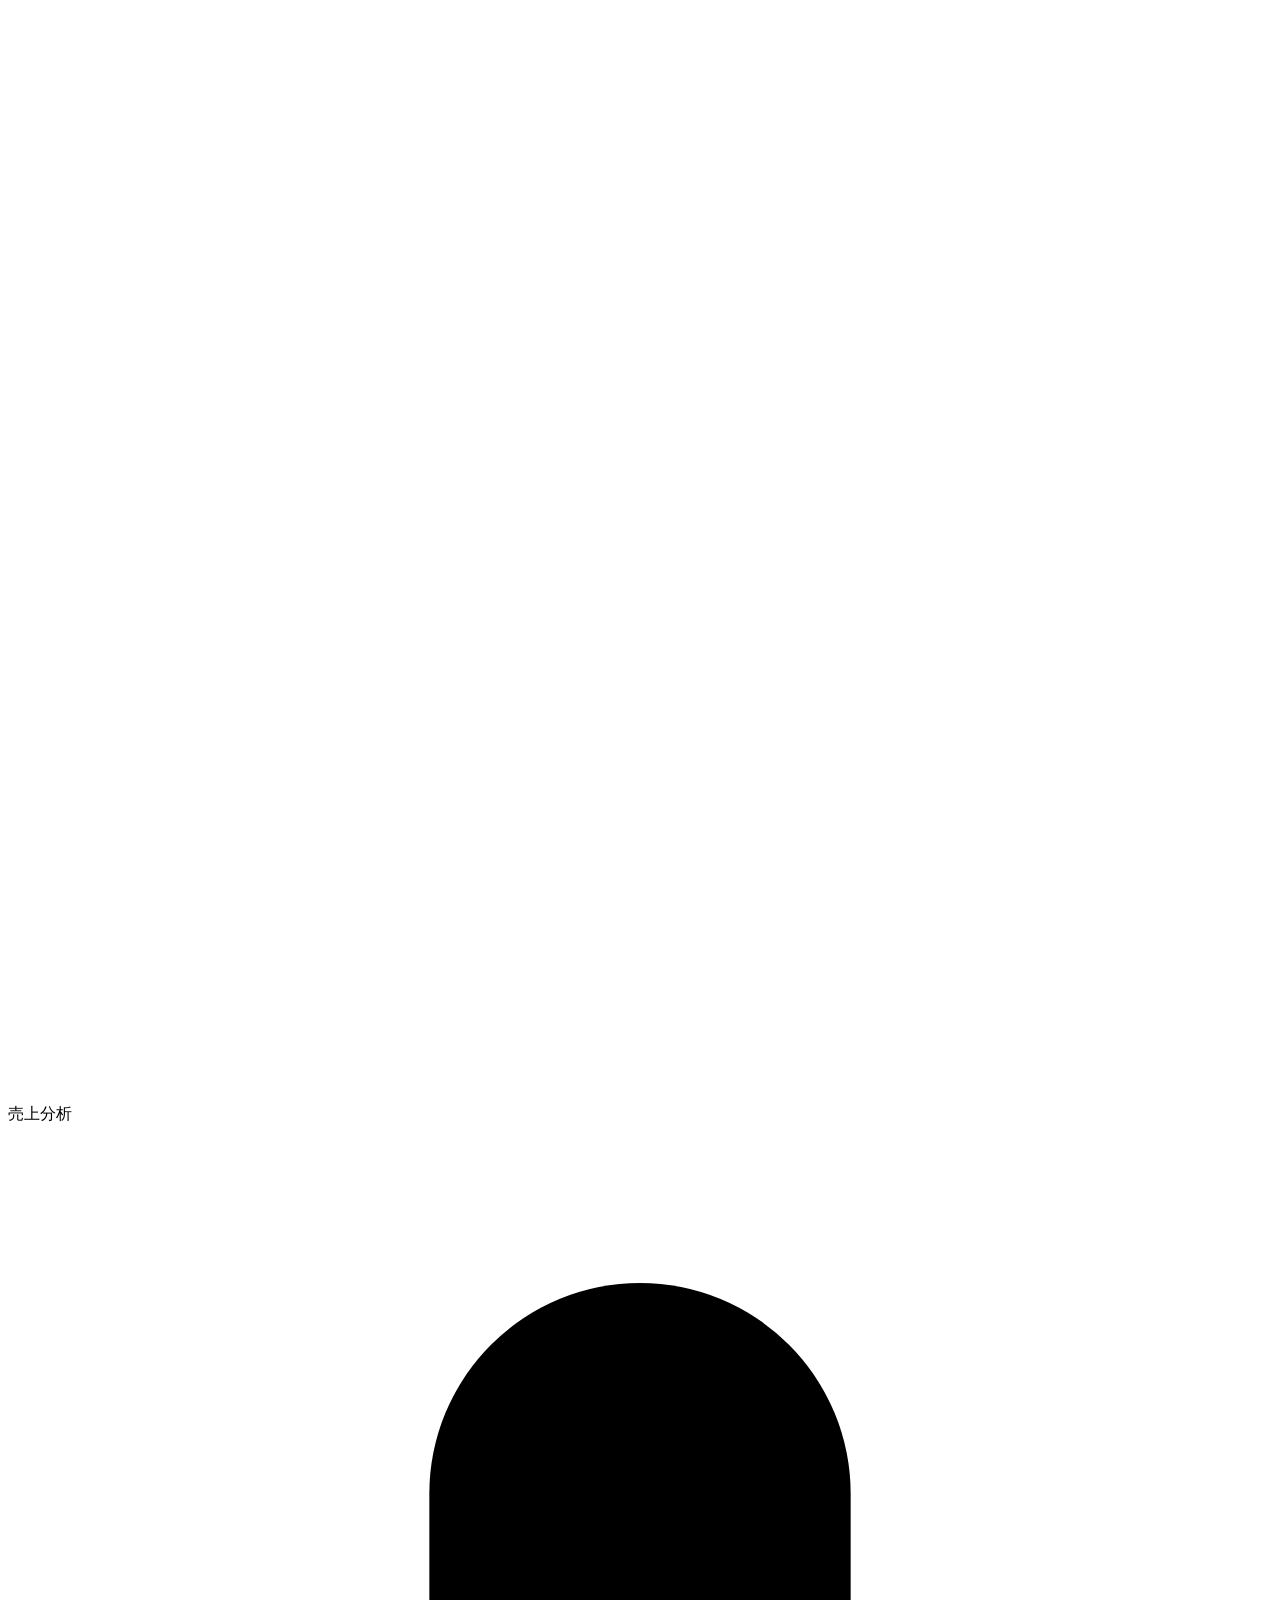
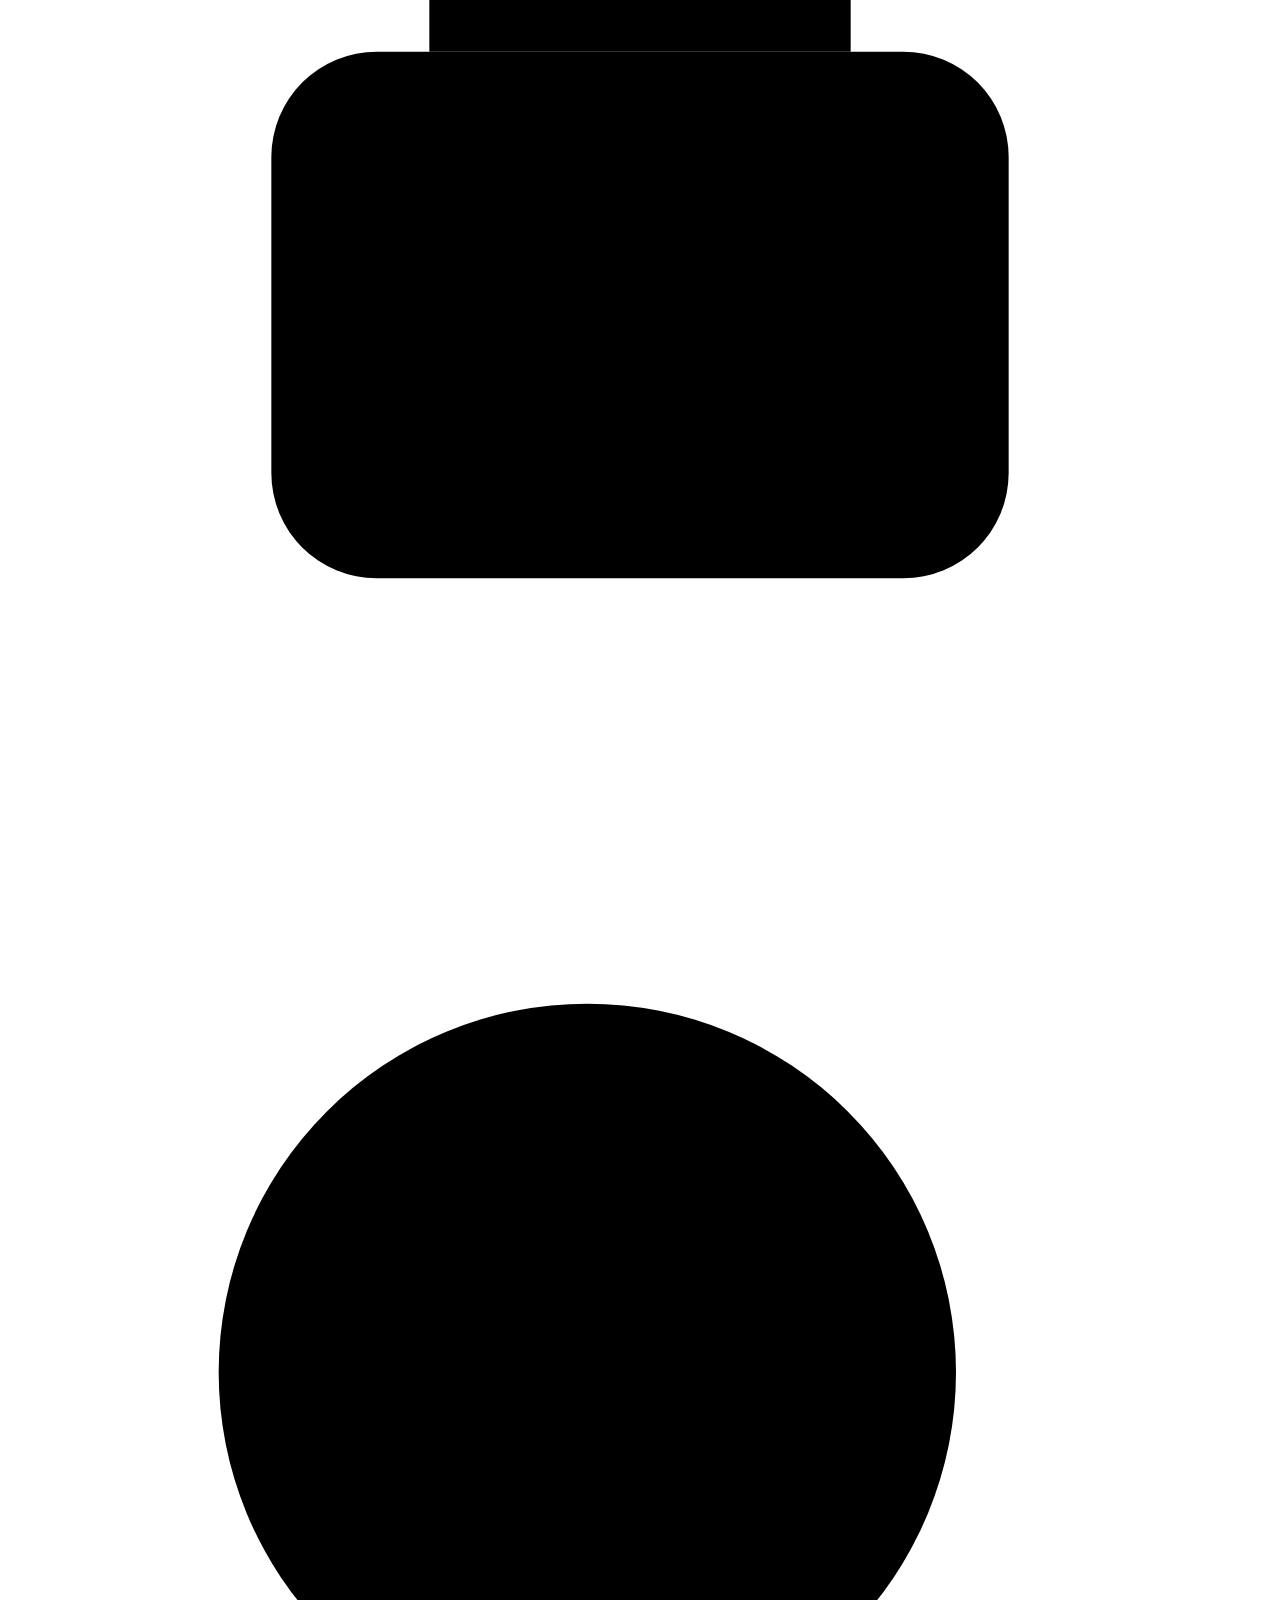
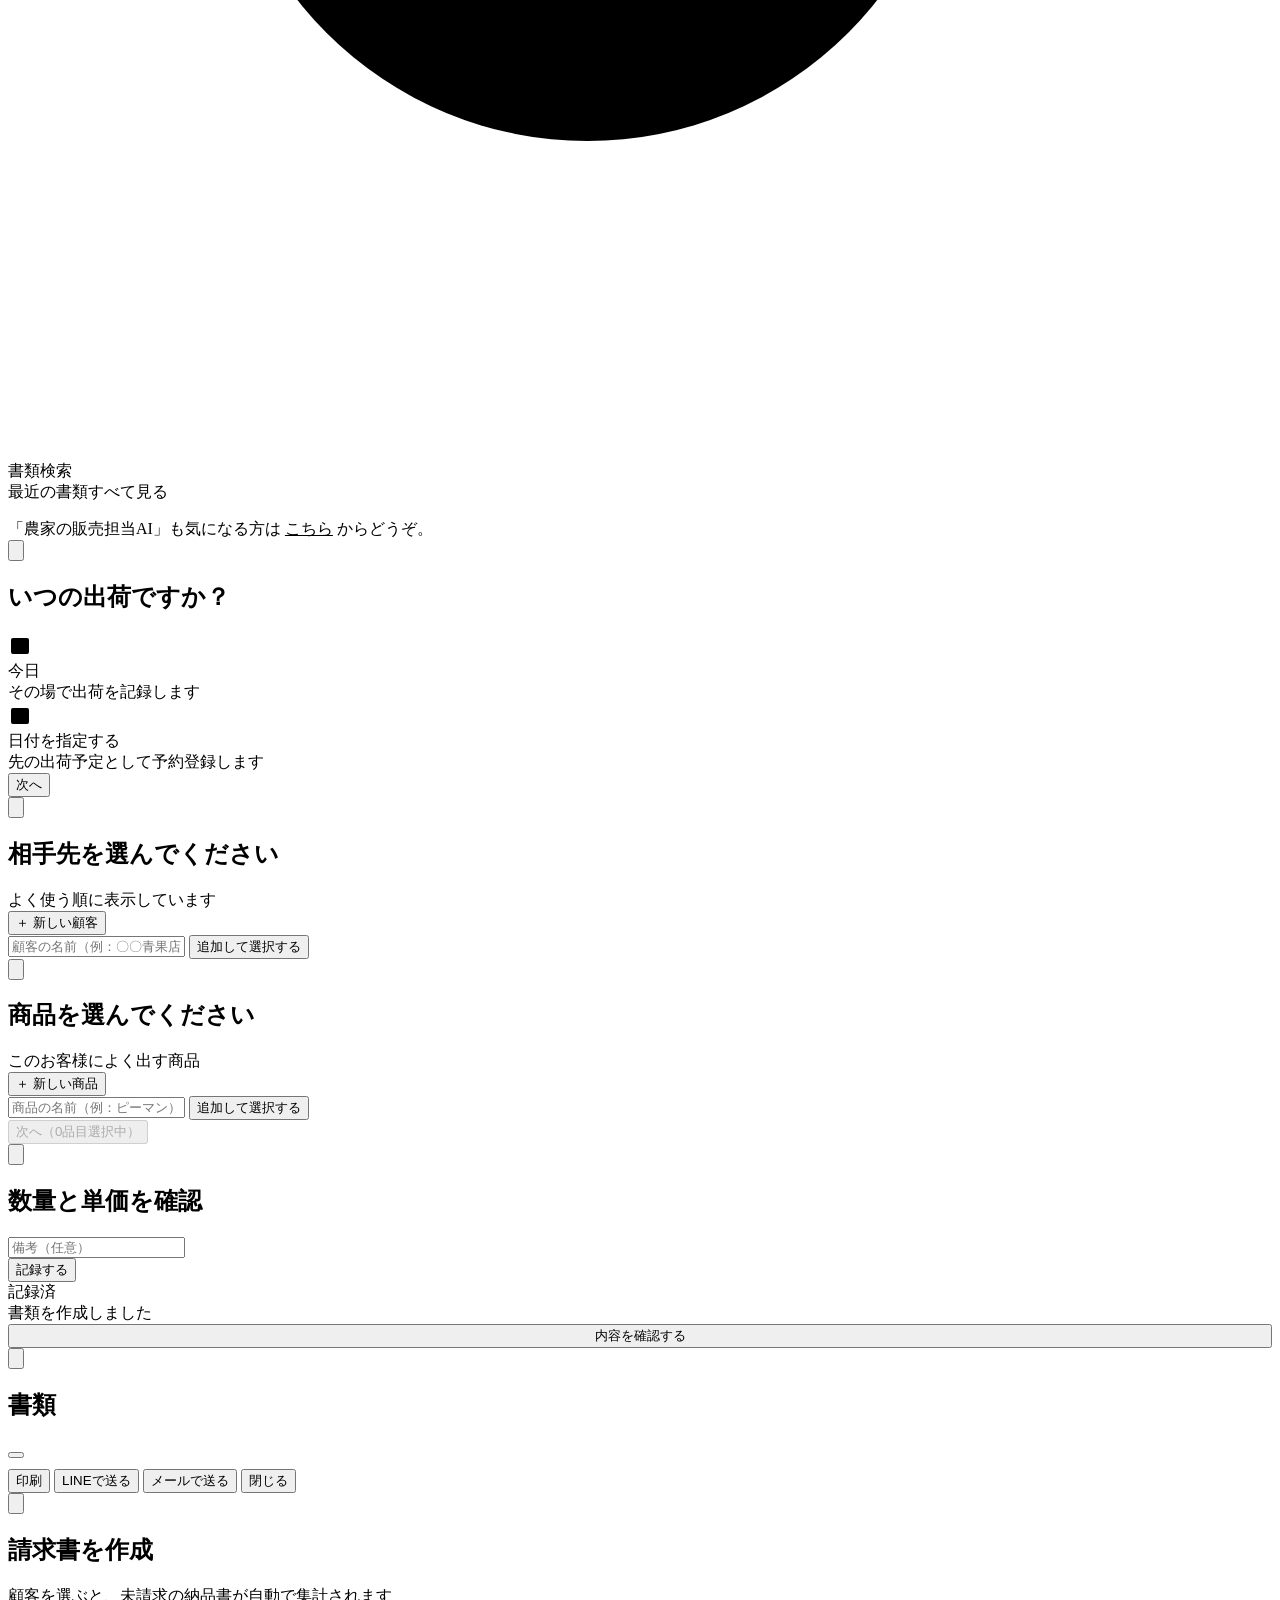
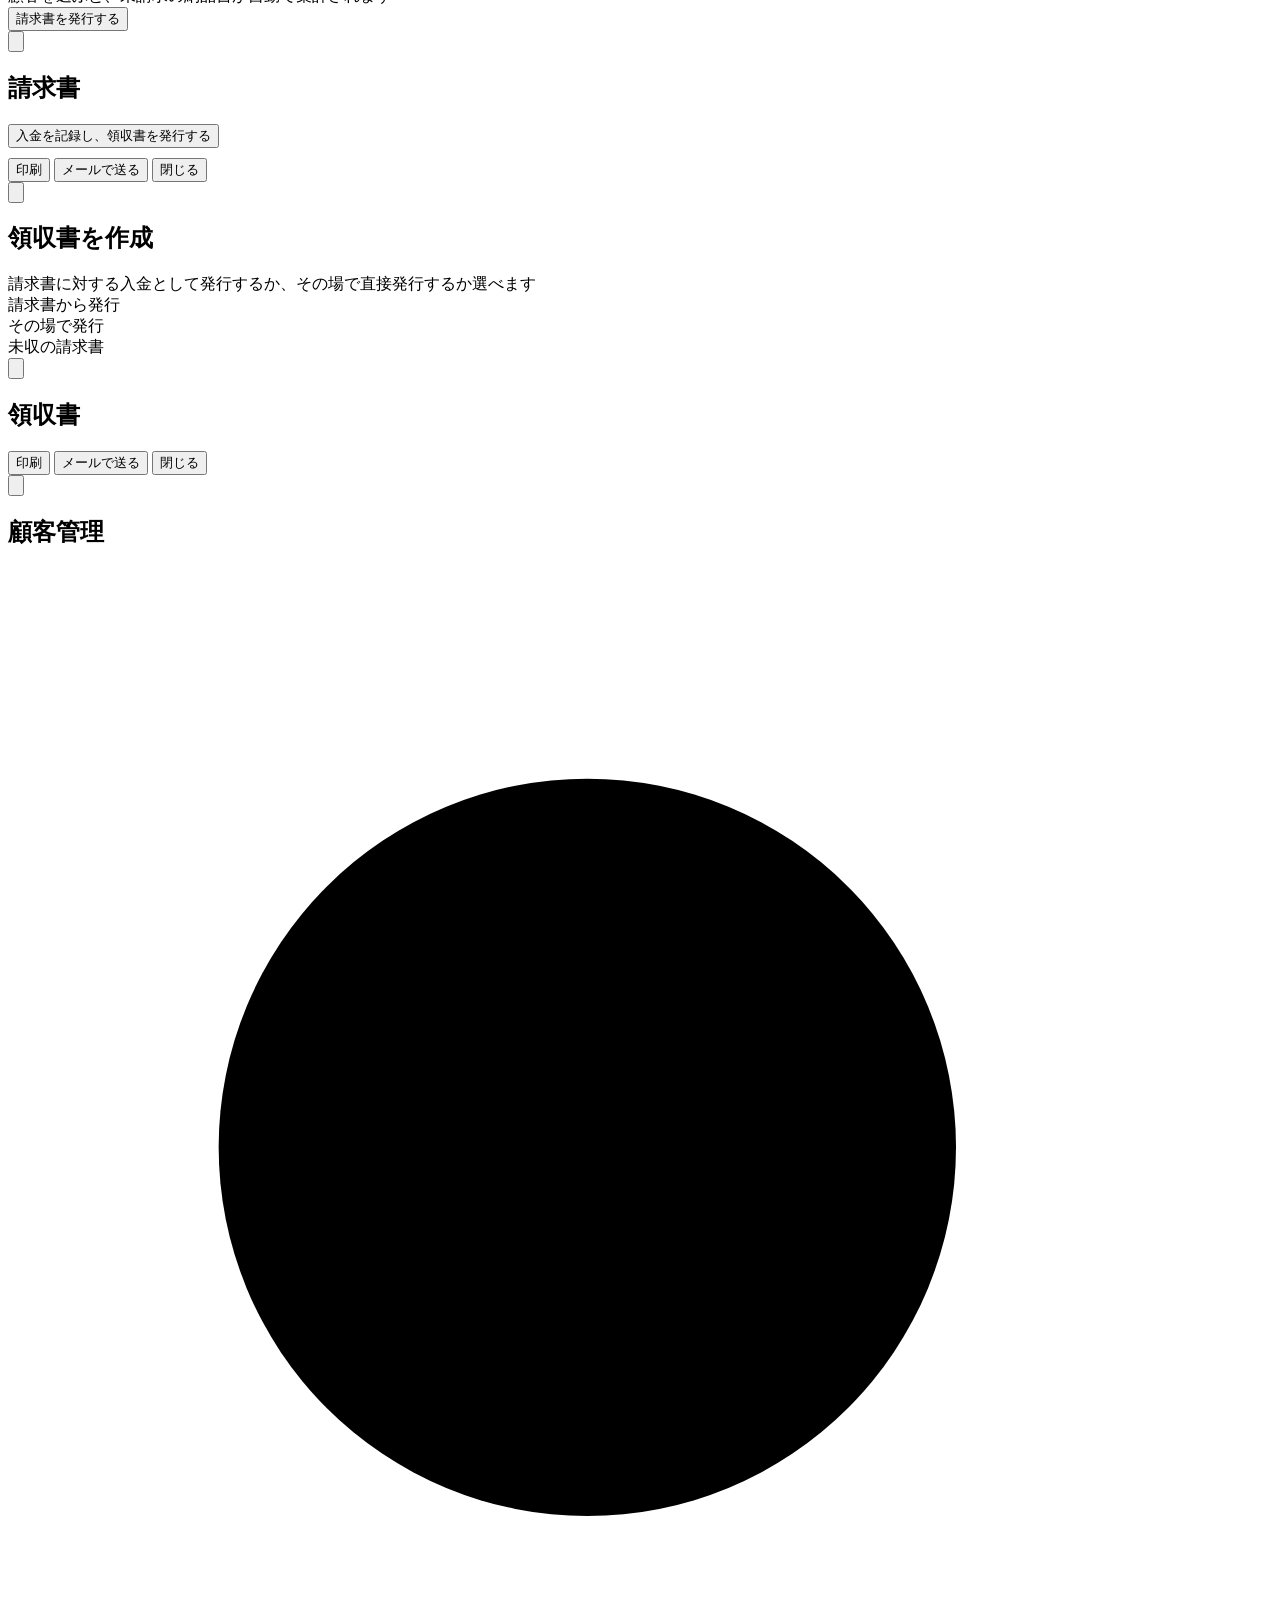
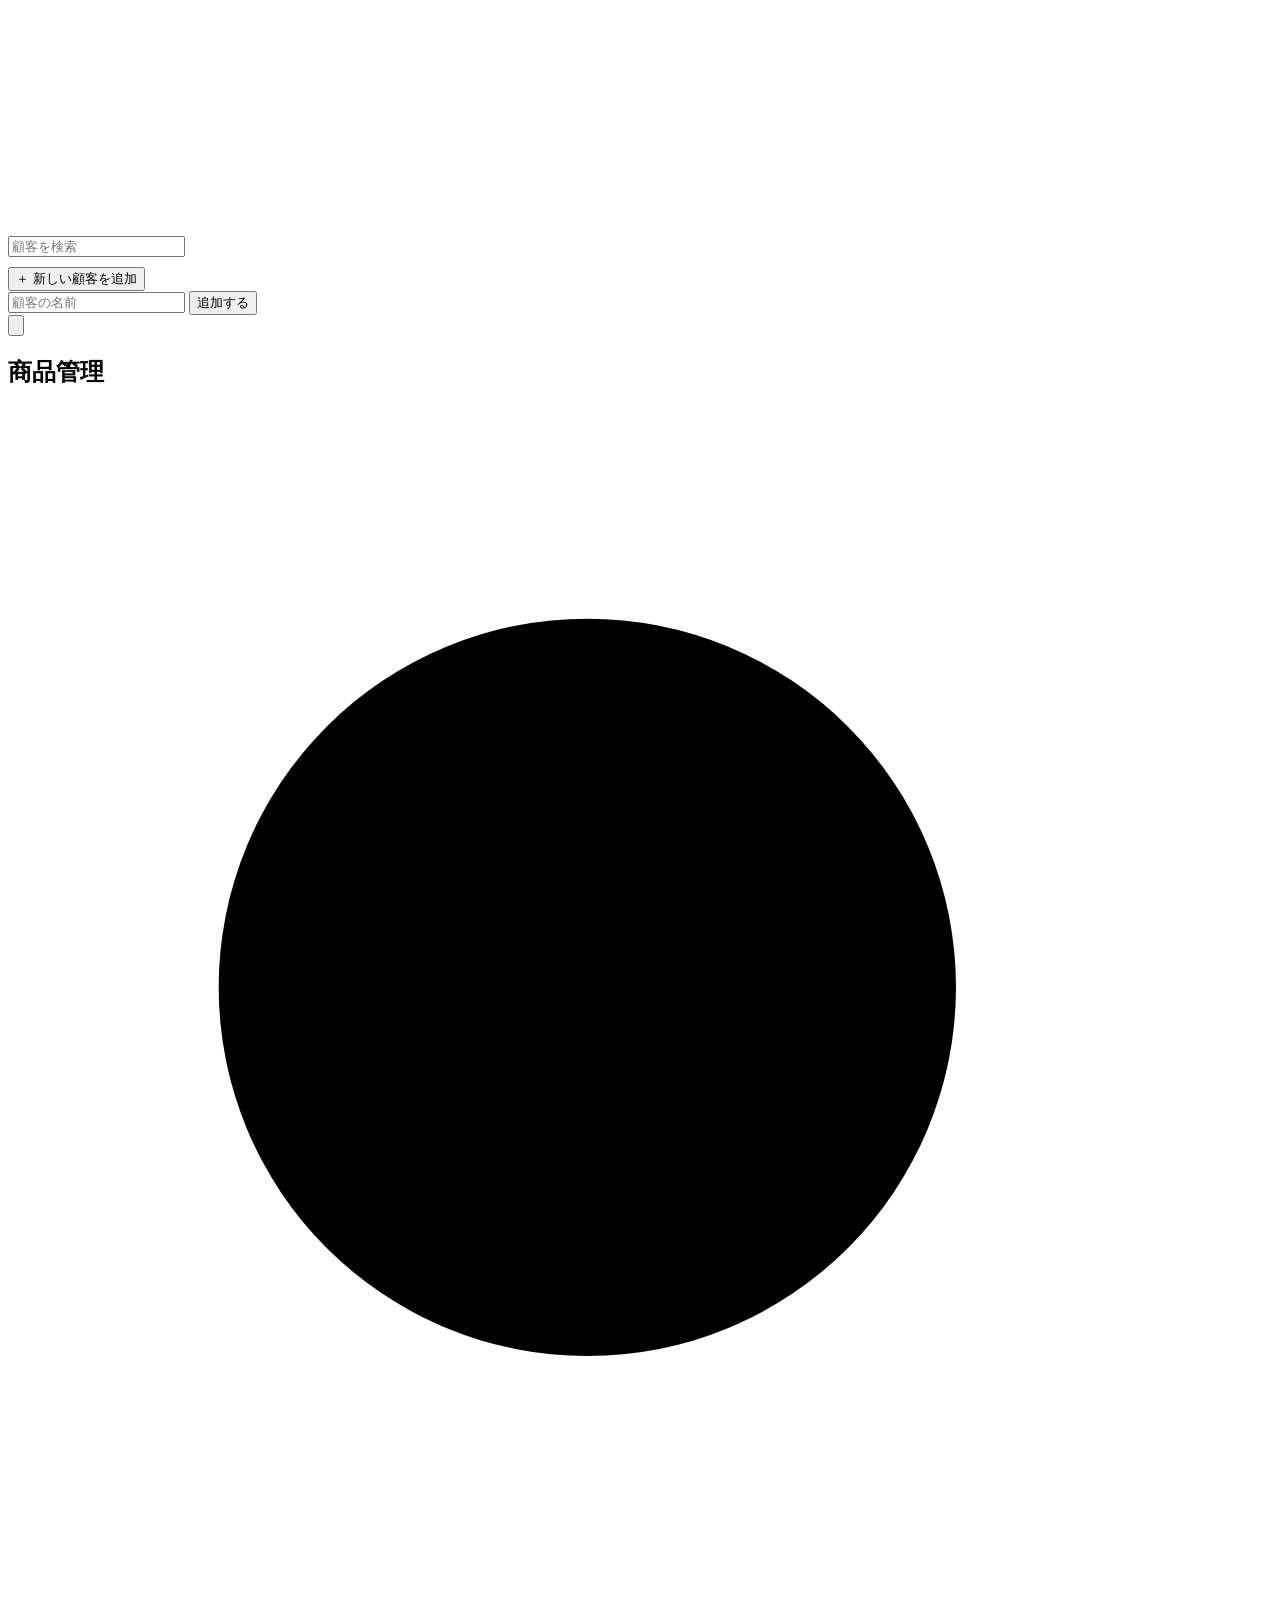
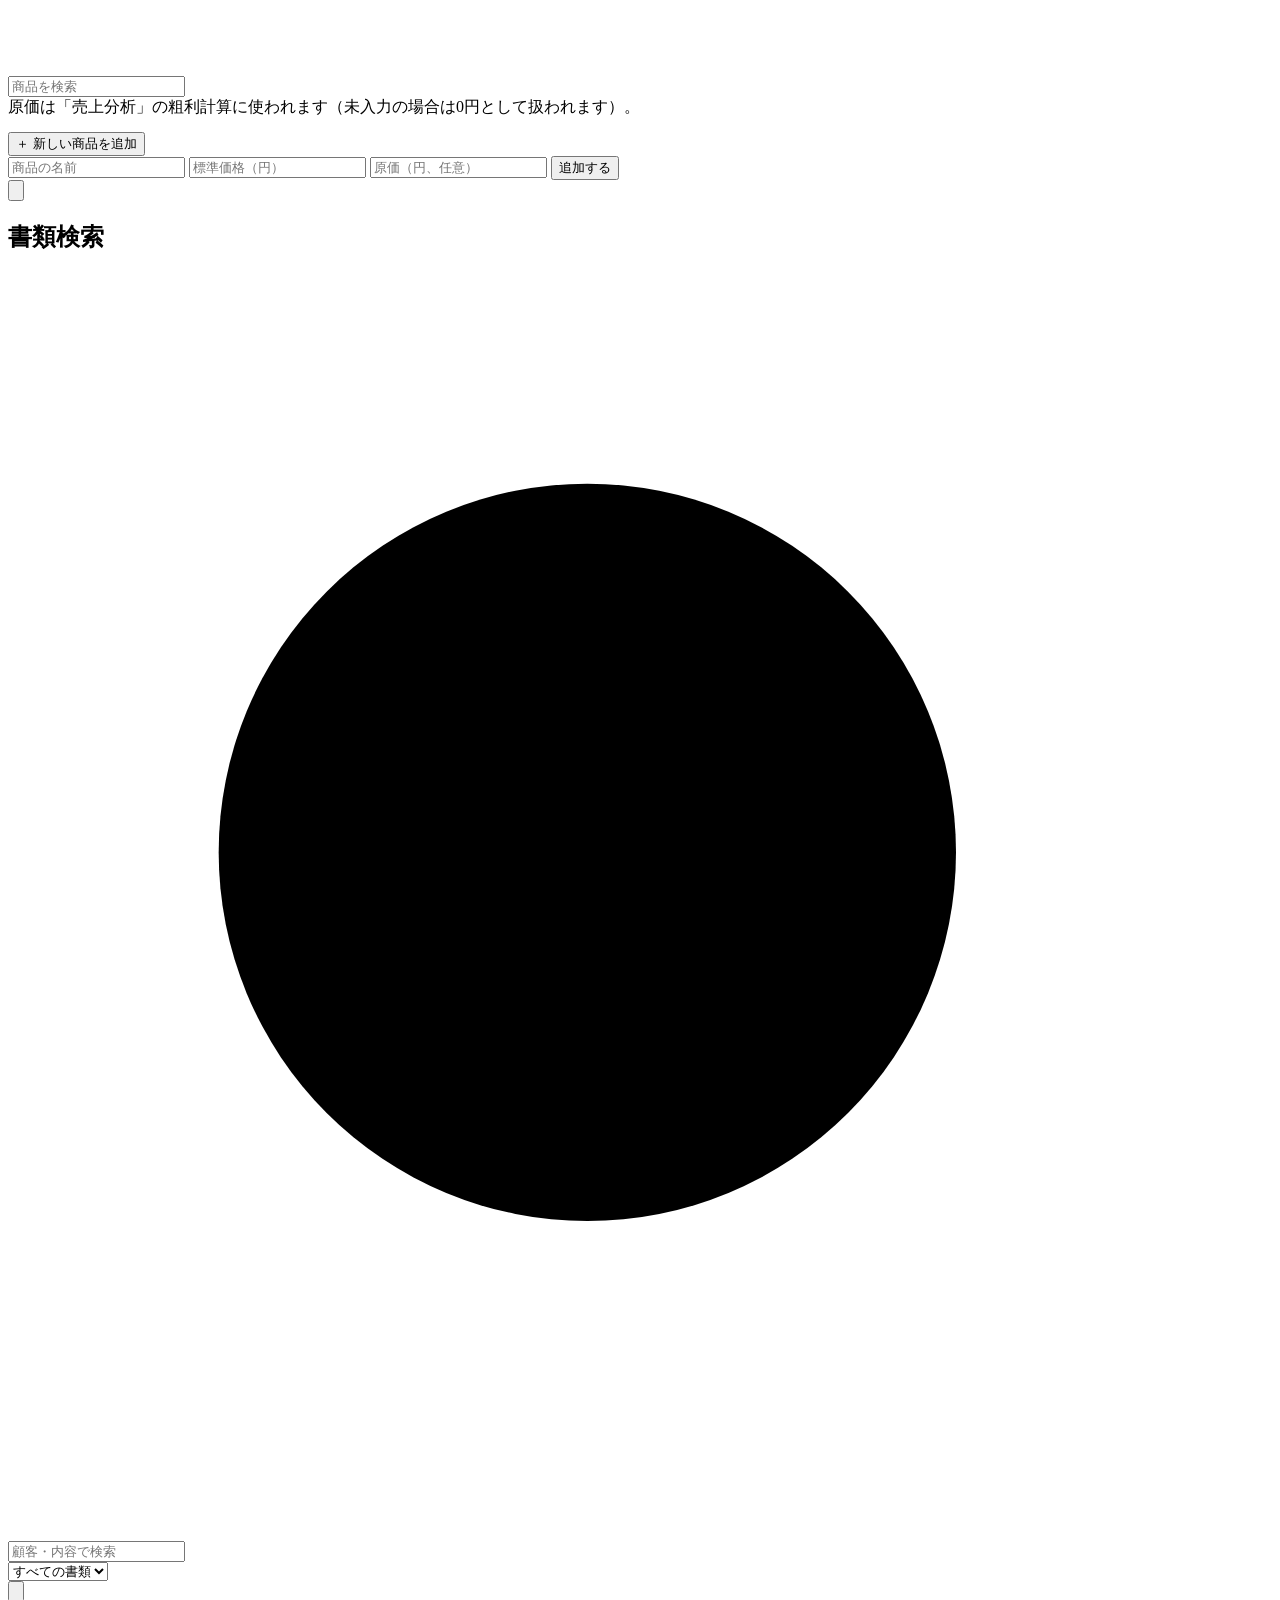
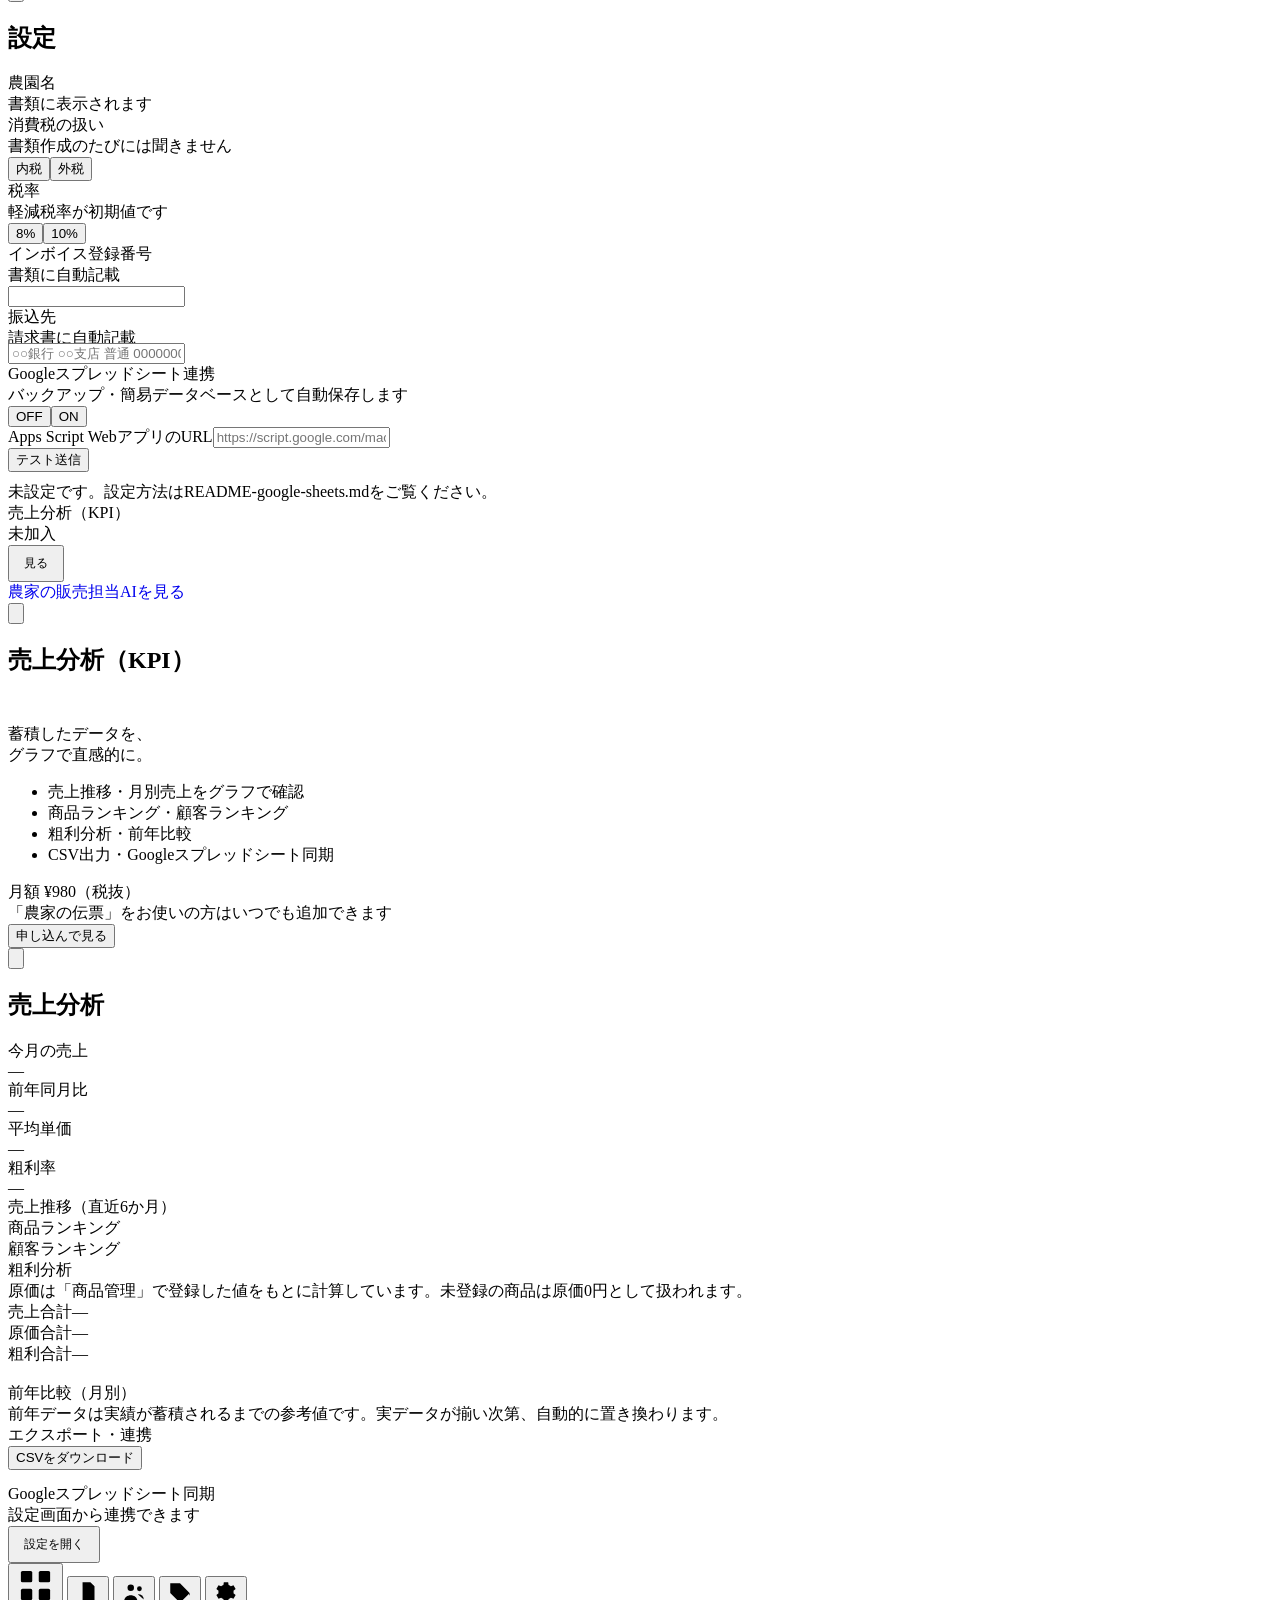
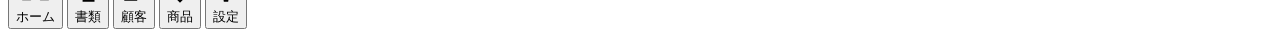
==== commit ed88447d: "Update print statement from 'Hello' to 'Goodbye'" ====
--- a/app/denpyo/index.html
+++ b/app/denpyo/index.html
@@ -329,4 +329,15 @@
 
   <div class="bottom-nav" id="bottomNav">
     <button data-group="dashboard" data-go="screen-dashboard"><svg class="icon" viewBox="0 0 24 24"><rect x="3" y="3" width="7" height="7" rx="1"/><rect x="14" y="3" width="7" height="7" rx="1"/><rect x="3" y="14" width="7" height="7" rx="1"/><rect x="14" y="14" width="7" height="7" rx="1"/></svg>ホーム</button>
-    <button
+    <button data-group="documents" data-go="screen-documents"><svg class="icon" viewBox="0 0 24 24"><path d="M7 3h7l4 4v14H7z"/><path d="M14 3v4h4"/><path d="M9 12h7M9 16h7"/></svg>書類</button>
+    <button data-group="customers" data-go="screen-customers"><svg class="icon" viewBox="0 0 24 24"><circle cx="9" cy="8" r="3"/><path d="M3 20c0-3 3-5 6-5s6 2 6 5"/><circle cx="17" cy="9" r="2.2"/><path d="M15.5 14a5 5 0 0 1 5.5 5"/></svg>顧客</button>
+    <button data-group="products" data-go="screen-products"><svg class="icon" viewBox="0 0 24 24"><path d="M20.6 13.4 12 22l-9-9V4h9l8.6 8.6a2 2 0 0 1 0 2.8Z"/><circle cx="8" cy="8" r="1.4"/></svg>商品</button>
+    <button data-group="settings" data-go="screen-settings"><svg class="icon" viewBox="0 0 24 24"><circle cx="12" cy="12" r="3"/><path d="M19 12a7 7 0 0 0-.1-1.2l2-1.6-2-3.4-2.4 1a7 7 0 0 0-2.1-1.2L14 3h-4l-.4 2.6a7 7 0 0 0-2.1 1.2l-2.4-1-2 3.4 2 1.6A7 7 0 0 0 5 12a7 7 0 0 0 .1 1.2l-2 1.6 2 3.4 2.4-1a7 7 0 0 0 2.1 1.2L10 21h4l.4-2.6a7 7 0 0 0 2.1-1.2l2.4 1 2-3.4-2-1.6c.067-.395.1-.795.1-1.2Z"/></svg>設定</button>
+  </div>
+
+  <div class="toast" id="toast"></div>
+</div>
+
+<script type="module" src="app.js"></script>
+</body>
+</html>
